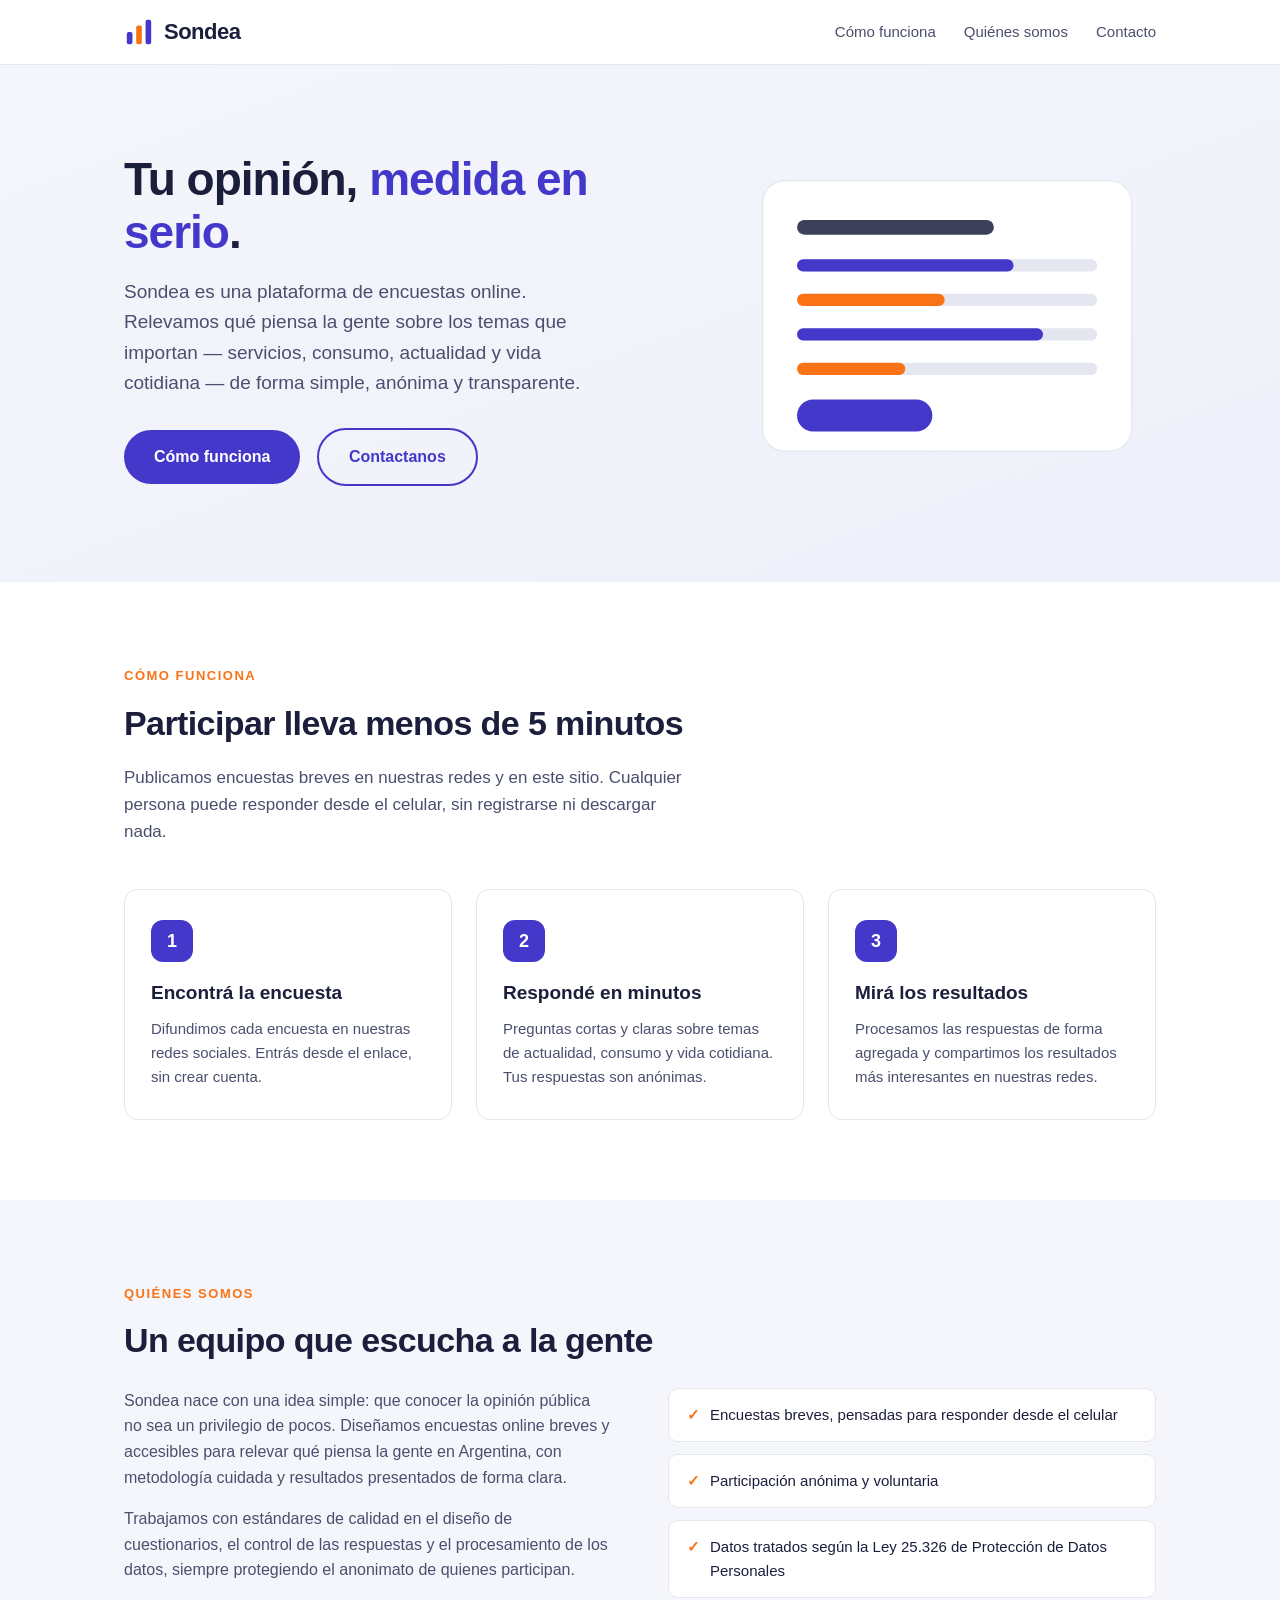
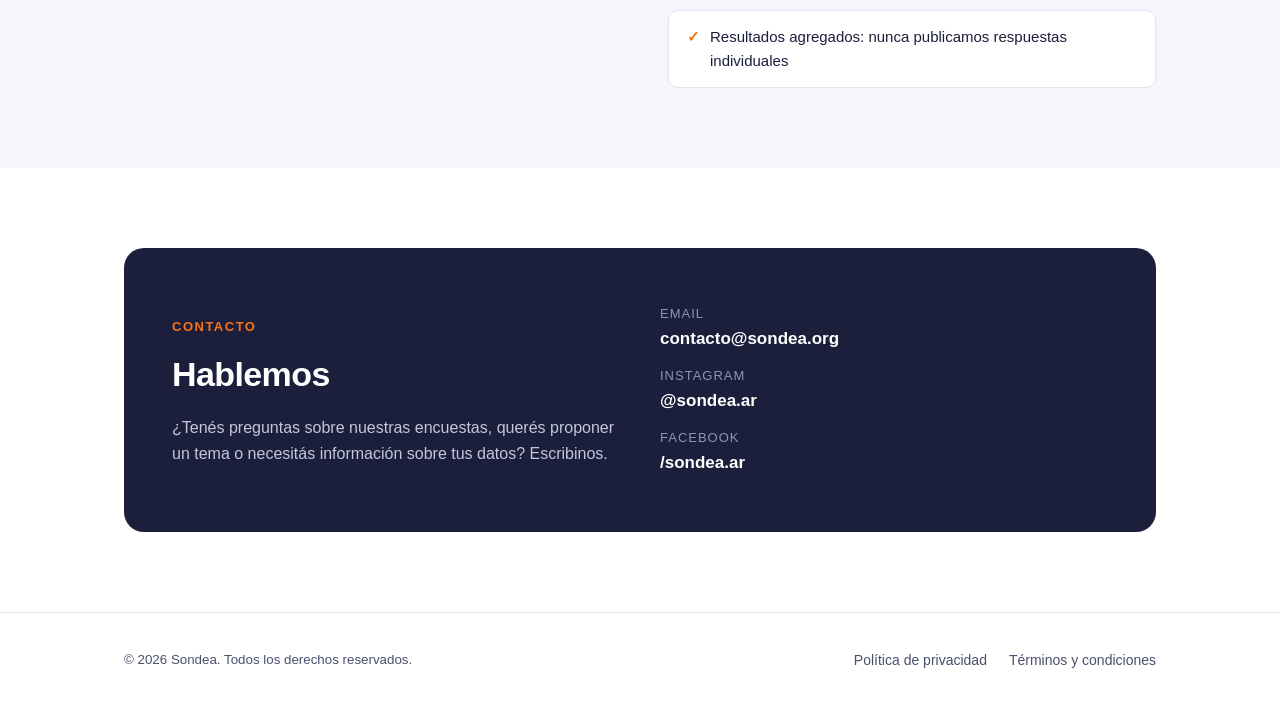
==== index.html @ 08e7ef54 "Sitio Sondea: home, privacidad y términos Co-Authored-By: Claude Fable 5 <noreply@anthropic.com>" ====
<!DOCTYPE html>
<html lang="es-AR">
<head>
  <meta charset="UTF-8">
  <meta name="viewport" content="width=device-width, initial-scale=1.0">
  <title>Sondea — Encuestas online en Argentina</title>
  <meta name="description" content="Sondea es una plataforma de encuestas online. Participá con tu opinión sobre los temas que importan y ayudanos a entender qué piensa la gente en Argentina.">
  <link rel="stylesheet" href="styles.css">
  <link rel="icon" type="image/svg+xml" href="favicon.svg">
</head>
<body>

<header>
  <div class="wrap nav">
    <a class="logo" href="#inicio" aria-label="Sondea">
      <svg width="30" height="30" viewBox="0 0 32 32" aria-hidden="true">
        <rect x="3" y="16" width="6" height="13" rx="2" fill="#4338ca"/>
        <rect x="13" y="9" width="6" height="20" rx="2" fill="#f97316"/>
        <rect x="23" y="3" width="6" height="26" rx="2" fill="#4338ca"/>
      </svg>
      <strong>Sondea</strong>
    </a>
    <nav class="nav-links">
      <a href="#como-funciona">Cómo funciona</a>
      <a href="#nosotros">Quiénes somos</a>
      <a href="#contacto">Contacto</a>
    </nav>
  </div>
</header>

<main id="inicio">

  <div class="hero">
    <div class="wrap hero-grid">
      <div>
        <h1>Tu opinión, <em>medida en serio</em>.</h1>
        <p>Sondea es una plataforma de encuestas online. Relevamos qué piensa la gente sobre los temas que importan — servicios, consumo, actualidad y vida cotidiana — de forma simple, anónima y transparente.</p>
        <a class="btn" href="#como-funciona">Cómo funciona</a>
        <a class="btn ghost" href="#contacto">Contactanos</a>
      </div>
      <div class="hero-art" aria-hidden="true">
        <svg viewBox="0 0 340 260" width="100%">
          <rect x="20" y="20" width="300" height="220" rx="18" fill="#ffffff" stroke="#e4e6f0"/>
          <rect x="48" y="52" width="160" height="12" rx="6" fill="#1b1f3b" opacity=".85"/>
          <rect x="48" y="84" width="244" height="10" rx="5" fill="#e4e6f0"/>
          <rect x="48" y="84" width="176" height="10" rx="5" fill="#4338ca"/>
          <rect x="48" y="112" width="244" height="10" rx="5" fill="#e4e6f0"/>
          <rect x="48" y="112" width="120" height="10" rx="5" fill="#f97316"/>
          <rect x="48" y="140" width="244" height="10" rx="5" fill="#e4e6f0"/>
          <rect x="48" y="140" width="200" height="10" rx="5" fill="#4338ca"/>
          <rect x="48" y="168" width="244" height="10" rx="5" fill="#e4e6f0"/>
          <rect x="48" y="168" width="88" height="10" rx="5" fill="#f97316"/>
          <rect x="48" y="198" width="110" height="26" rx="13" fill="#4338ca"/>
        </svg>
      </div>
    </div>
  </div>

  <section id="como-funciona">
    <div class="wrap">
      <span class="kicker">Cómo funciona</span>
      <h2>Participar lleva menos de 5 minutos</h2>
      <p class="lead">Publicamos encuestas breves en nuestras redes y en este sitio. Cualquier persona puede responder desde el celular, sin registrarse ni descargar nada.</p>
      <div class="cards">
        <div class="card">
          <span class="num">1</span>
          <h3>Encontrá la encuesta</h3>
          <p>Difundimos cada encuesta en nuestras redes sociales. Entrás desde el enlace, sin crear cuenta.</p>
        </div>
        <div class="card">
          <span class="num">2</span>
          <h3>Respondé en minutos</h3>
          <p>Preguntas cortas y claras sobre temas de actualidad, consumo y vida cotidiana. Tus respuestas son anónimas.</p>
        </div>
        <div class="card">
          <span class="num">3</span>
          <h3>Mirá los resultados</h3>
          <p>Procesamos las respuestas de forma agregada y compartimos los resultados más interesantes en nuestras redes.</p>
        </div>
      </div>
    </div>
  </section>

  <section class="alt" id="nosotros">
    <div class="wrap">
      <span class="kicker">Quiénes somos</span>
      <h2>Un equipo que escucha a la gente</h2>
      <div class="about-grid">
        <div>
          <p>Sondea nace con una idea simple: que conocer la opinión pública no sea un privilegio de pocos. Diseñamos encuestas online breves y accesibles para relevar qué piensa la gente en Argentina, con metodología cuidada y resultados presentados de forma clara.</p>
          <p>Trabajamos con estándares de calidad en el diseño de cuestionarios, el control de las respuestas y el procesamiento de los datos, siempre protegiendo el anonimato de quienes participan.</p>
        </div>
        <ul class="pill-list">
          <li>Encuestas breves, pensadas para responder desde el celular</li>
          <li>Participación anónima y voluntaria</li>
          <li>Datos tratados según la Ley 25.326 de Protección de Datos Personales</li>
          <li>Resultados agregados: nunca publicamos respuestas individuales</li>
        </ul>
      </div>
    </div>
  </section>

  <section id="contacto">
    <div class="wrap">
      <div class="contact-box">
        <div>
          <span class="kicker">Contacto</span>
          <h2>Hablemos</h2>
          <p>¿Tenés preguntas sobre nuestras encuestas, querés proponer un tema o necesitás información sobre tus datos? Escribinos.</p>
        </div>
        <div class="contact-links">
          <div>
            <span>Email</span>
            <a href="mailto:contacto@sondea.org">contacto@sondea.org</a>
          </div>
          <div>
            <span>Instagram</span>
            <a href="https://www.instagram.com/sondea.ar" rel="noopener">@sondea.ar</a>
          </div>
          <div>
            <span>Facebook</span>
            <a href="https://www.facebook.com/sondea.ar" rel="noopener">/sondea.ar</a>
          </div>
        </div>
      </div>
    </div>
  </section>

</main>

<footer>
  <div class="wrap foot">
    <small>© 2026 Sondea. Todos los derechos reservados.</small>
    <nav>
      <a href="privacidad.html">Política de privacidad</a>
      <a href="terminos.html">Términos y condiciones</a>
    </nav>
  </div>
</footer>

</body>
</html>
---- styles.css ----
:root {
  --ink: #1b1f3b;
  --ink-soft: #4a4f6e;
  --brand: #4338ca;
  --brand-dark: #3730a3;
  --accent: #f97316;
  --bg: #ffffff;
  --bg-soft: #f5f6fb;
  --line: #e4e6f0;
  --radius: 14px;
  --max: 1080px;
}

* { margin: 0; padding: 0; box-sizing: border-box; }

html { scroll-behavior: smooth; }

body {
  font-family: -apple-system, BlinkMacSystemFont, "Segoe UI", Roboto, "Helvetica Neue", Arial, sans-serif;
  color: var(--ink);
  background: var(--bg);
  line-height: 1.6;
}

.wrap { max-width: var(--max); margin: 0 auto; padding: 0 24px; }

/* Header */
header {
  position: sticky; top: 0; z-index: 10;
  background: rgba(255,255,255,.92);
  backdrop-filter: blur(8px);
  border-bottom: 1px solid var(--line);
}
.nav {
  display: flex; align-items: center; justify-content: space-between;
  height: 64px;
}
.logo { display: flex; align-items: center; gap: 10px; text-decoration: none; }
.logo strong { font-size: 22px; color: var(--ink); letter-spacing: -.5px; }
.nav-links { display: flex; gap: 28px; }
.nav-links a { text-decoration: none; color: var(--ink-soft); font-size: 15px; font-weight: 500; }
.nav-links a:hover { color: var(--brand); }

/* Hero */
.hero { background: linear-gradient(160deg, var(--bg-soft) 0%, #eef0fa 100%); padding: 88px 0 96px; }
.hero-grid { display: grid; grid-template-columns: 1.15fr .85fr; gap: 48px; align-items: center; }
.hero h1 { font-size: 46px; line-height: 1.15; letter-spacing: -1px; margin-bottom: 18px; }
.hero h1 em { font-style: normal; color: var(--brand); }
.hero p { font-size: 19px; color: var(--ink-soft); margin-bottom: 30px; max-width: 46ch; }
.btn {
  display: inline-block; background: var(--brand); color: #fff;
  padding: 14px 30px; border-radius: 999px; text-decoration: none;
  font-weight: 600; font-size: 16px; transition: background .15s ease;
}
.btn:hover { background: var(--brand-dark); }
.btn.ghost { background: transparent; color: var(--brand); border: 2px solid var(--brand); margin-left: 12px; }
.btn.ghost:hover { background: var(--brand); color: #fff; }

/* Sections */
section { padding: 80px 0; }
section.alt { background: var(--bg-soft); }
.kicker { color: var(--accent); font-weight: 700; text-transform: uppercase; font-size: 13px; letter-spacing: 1.5px; }
h2 { font-size: 34px; letter-spacing: -.6px; margin: 8px 0 14px; }
.lead { color: var(--ink-soft); font-size: 17px; max-width: 60ch; }

.cards { display: grid; grid-template-columns: repeat(3, 1fr); gap: 24px; margin-top: 44px; }
.card {
  background: #fff; border: 1px solid var(--line); border-radius: var(--radius);
  padding: 30px 26px;
}
.card .num {
  display: inline-flex; align-items: center; justify-content: center;
  width: 42px; height: 42px; border-radius: 12px;
  background: var(--brand); color: #fff; font-weight: 700; font-size: 18px;
  margin-bottom: 16px;
}
.card h3 { font-size: 19px; margin-bottom: 8px; }
.card p { color: var(--ink-soft); font-size: 15px; }

/* About */
.about-grid { display: grid; grid-template-columns: 1fr 1fr; gap: 56px; align-items: start; margin-top: 20px; }
.about-grid p { color: var(--ink-soft); margin-bottom: 16px; }
.pill-list { list-style: none; display: grid; gap: 12px; }
.pill-list li {
  background: #fff; border: 1px solid var(--line); border-radius: 10px;
  padding: 14px 18px; font-size: 15px; display: flex; gap: 10px; align-items: baseline;
}
.pill-list li::before { content: "✓"; color: var(--accent); font-weight: 700; }

/* Contact */
.contact-box {
  background: var(--ink); color: #fff; border-radius: 20px;
  padding: 56px 48px; display: grid; grid-template-columns: 1fr 1fr; gap: 40px; align-items: center;
}
.contact-box h2 { color: #fff; }
.contact-box p { color: #c3c6dd; }
.contact-links { display: grid; gap: 14px; font-size: 17px; }
.contact-links a { color: #fff; text-decoration: none; font-weight: 600; }
.contact-links a:hover { text-decoration: underline; }
.contact-links span { color: #8f93b8; font-size: 13px; text-transform: uppercase; letter-spacing: 1px; display: block; }

/* Footer */
footer { border-top: 1px solid var(--line); padding: 36px 0; }
.foot { display: flex; justify-content: space-between; align-items: center; gap: 20px; flex-wrap: wrap; }
.foot small { color: var(--ink-soft); }
.foot nav { display: flex; gap: 22px; }
.foot a { color: var(--ink-soft); text-decoration: none; font-size: 14px; }
.foot a:hover { color: var(--brand); }

/* Legal pages */
.legal { padding: 64px 0; max-width: 760px; }
.legal h1 { font-size: 34px; margin-bottom: 8px; letter-spacing: -.6px; }
.legal .updated { color: var(--ink-soft); font-size: 14px; margin-bottom: 36px; }
.legal h2 { font-size: 21px; margin: 34px 0 10px; }
.legal p, .legal li { color: var(--ink-soft); font-size: 16px; margin-bottom: 12px; }
.legal ul { padding-left: 22px; }

@media (max-width: 820px) {
  .hero-grid, .about-grid, .contact-box { grid-template-columns: 1fr; }
  .cards { grid-template-columns: 1fr; }
  .hero h1 { font-size: 34px; }
  h2 { font-size: 27px; }
  .nav-links { display: none; }
  .btn.ghost { margin-left: 0; margin-top: 12px; }
  .hero-art { display: none; }
  .contact-box { padding: 40px 28px; }
}
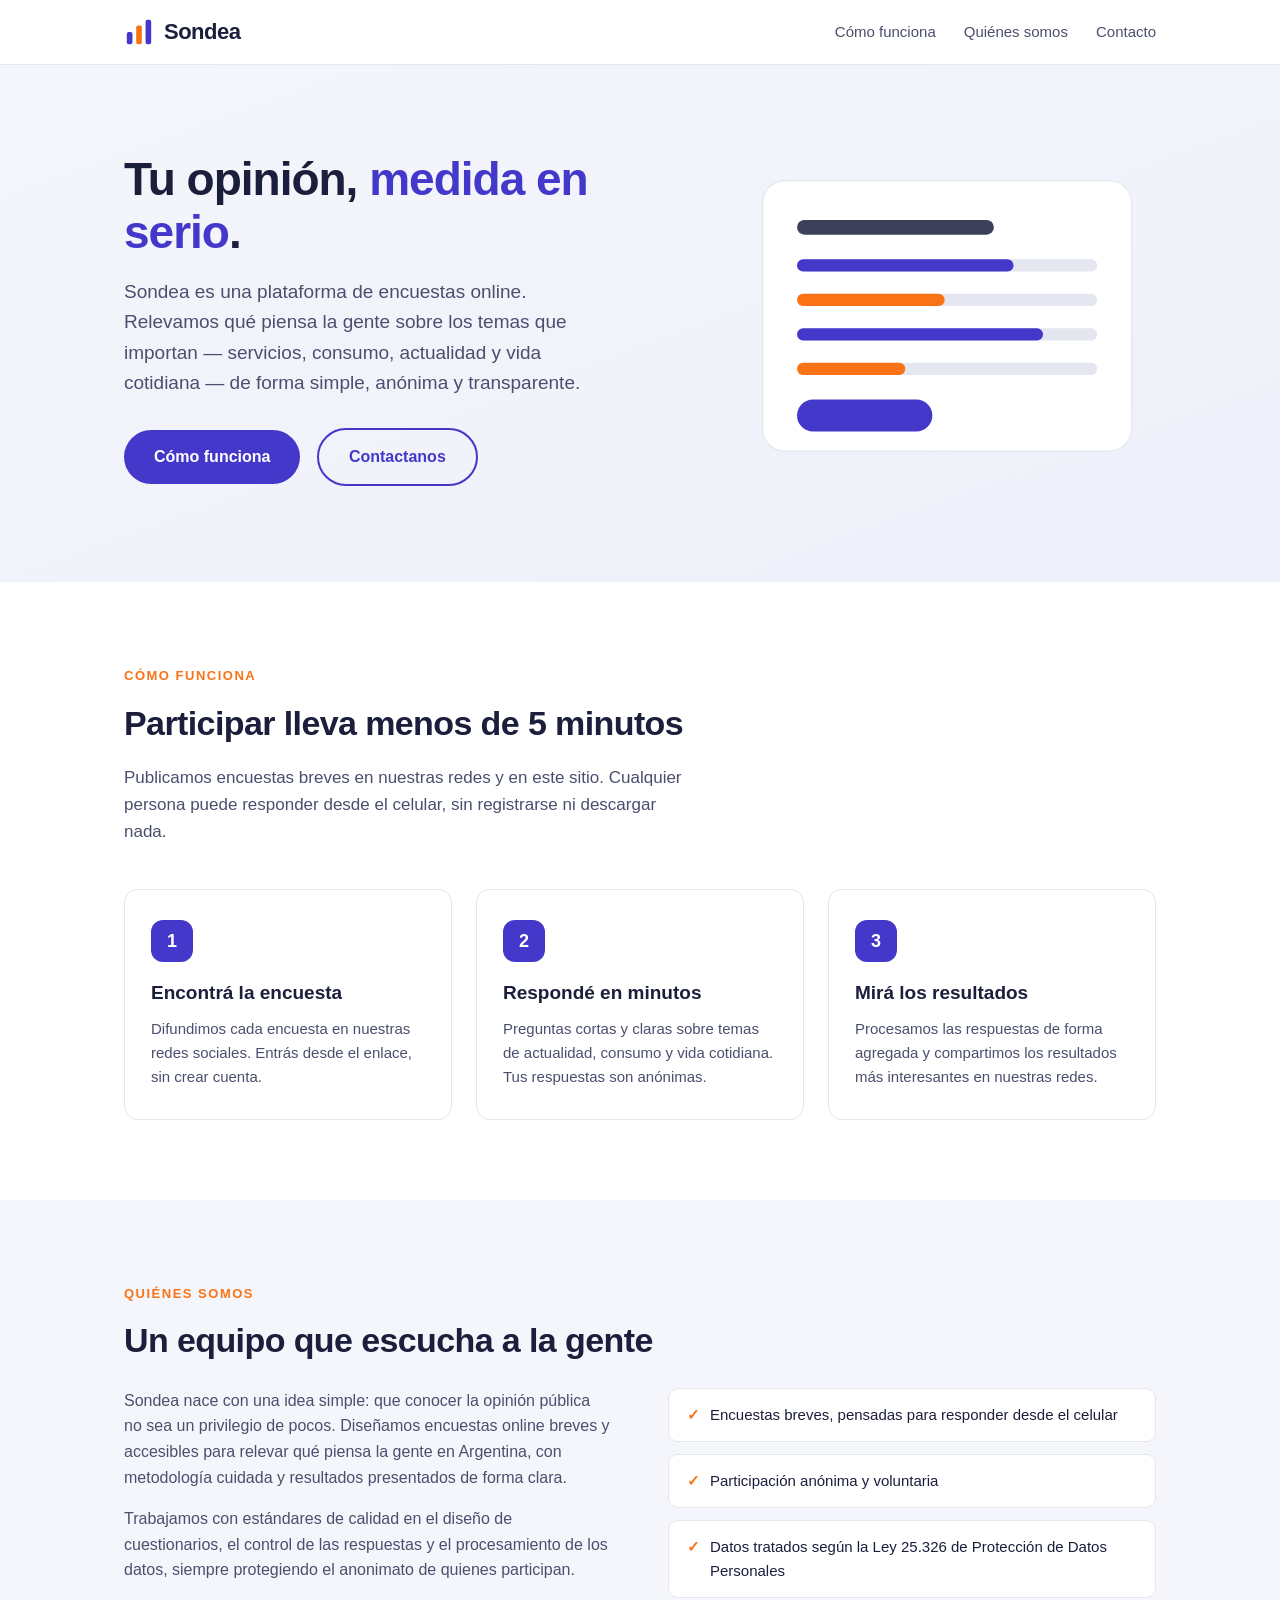
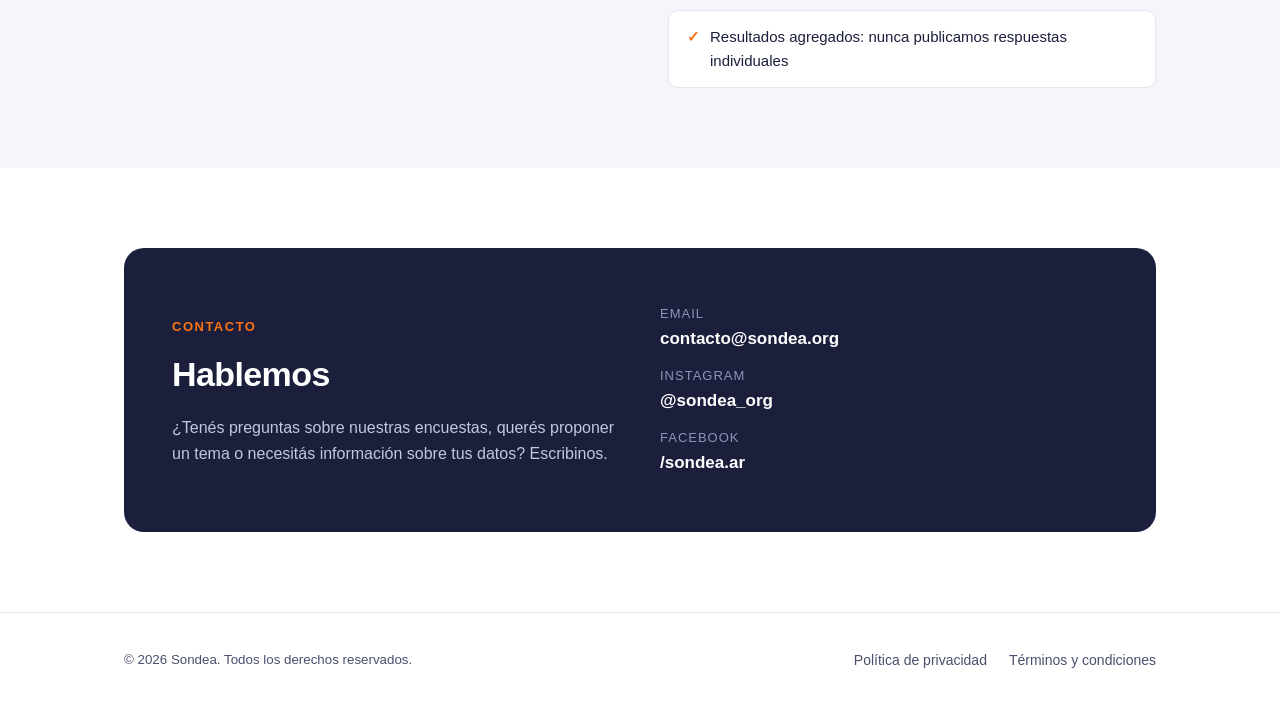
==== commit 1b755b97: "Actualizar handle de Instagram a @sondea_org Co-Authored-By: Claude Fable 5 <noreply@anthropic.com>" ====
--- a/index.html
+++ b/index.html
@@ -115,7 +115,7 @@
           </div>
           <div>
             <span>Instagram</span>
-            <a href="https://www.instagram.com/sondea.ar" rel="noopener">@sondea.ar</a>
+            <a href="https://www.instagram.com/sondea_org" rel="noopener">@sondea_org</a>
           </div>
           <div>
             <span>Facebook</span>
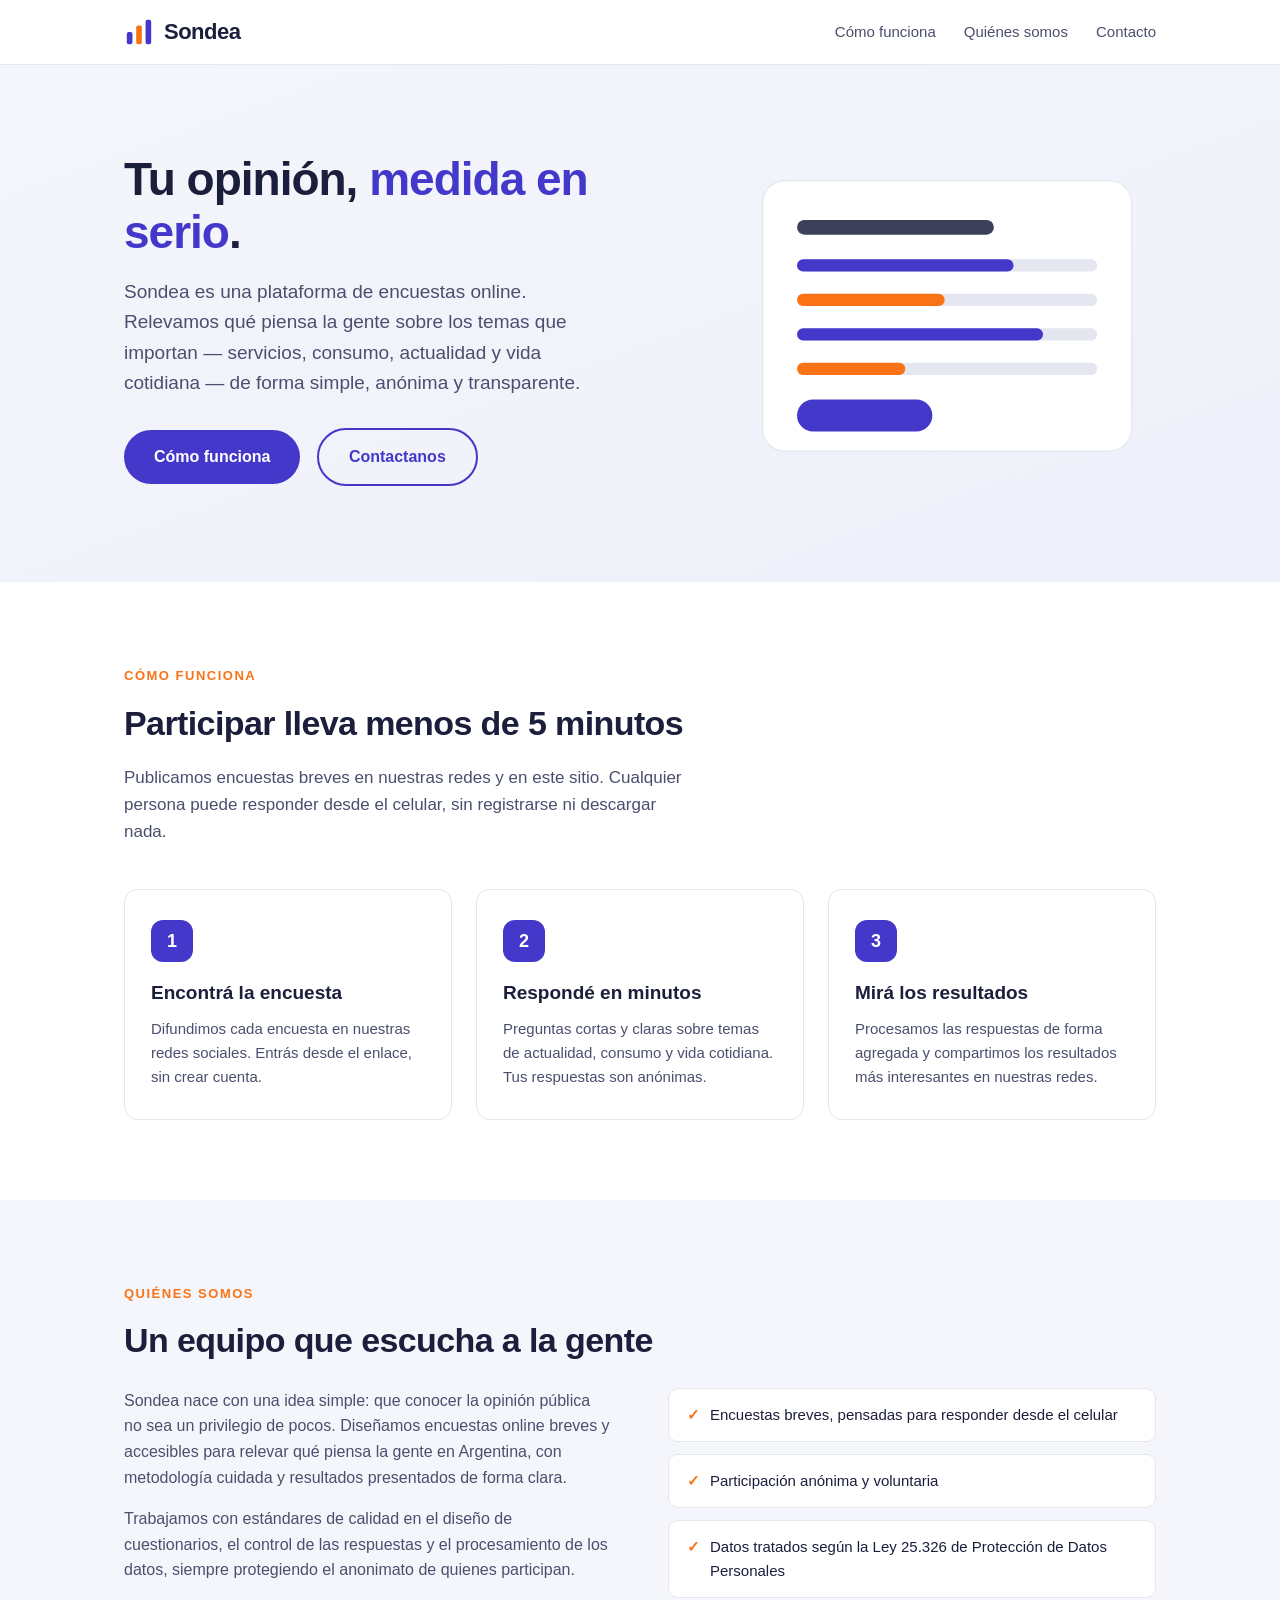
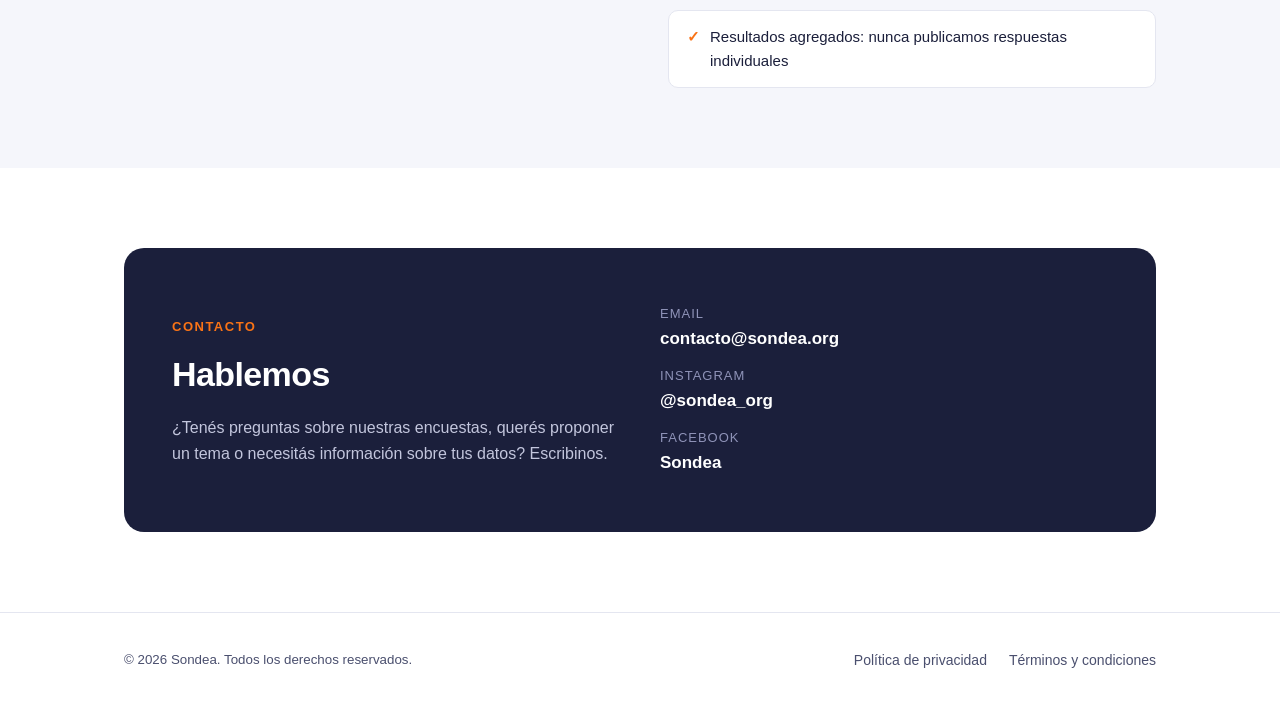
==== commit 1c460f59: "Actualizar link de Facebook a la página de Sondea Co-Authored-By: Claude Fable 5 <noreply@anthropic." ====
--- a/index.html
+++ b/index.html
@@ -119,7 +119,7 @@
           </div>
           <div>
             <span>Facebook</span>
-            <a href="https://www.facebook.com/sondea.ar" rel="noopener">/sondea.ar</a>
+            <a href="https://www.facebook.com/profile.php?id=61592704871824" rel="noopener">Sondea</a>
           </div>
         </div>
       </div>
